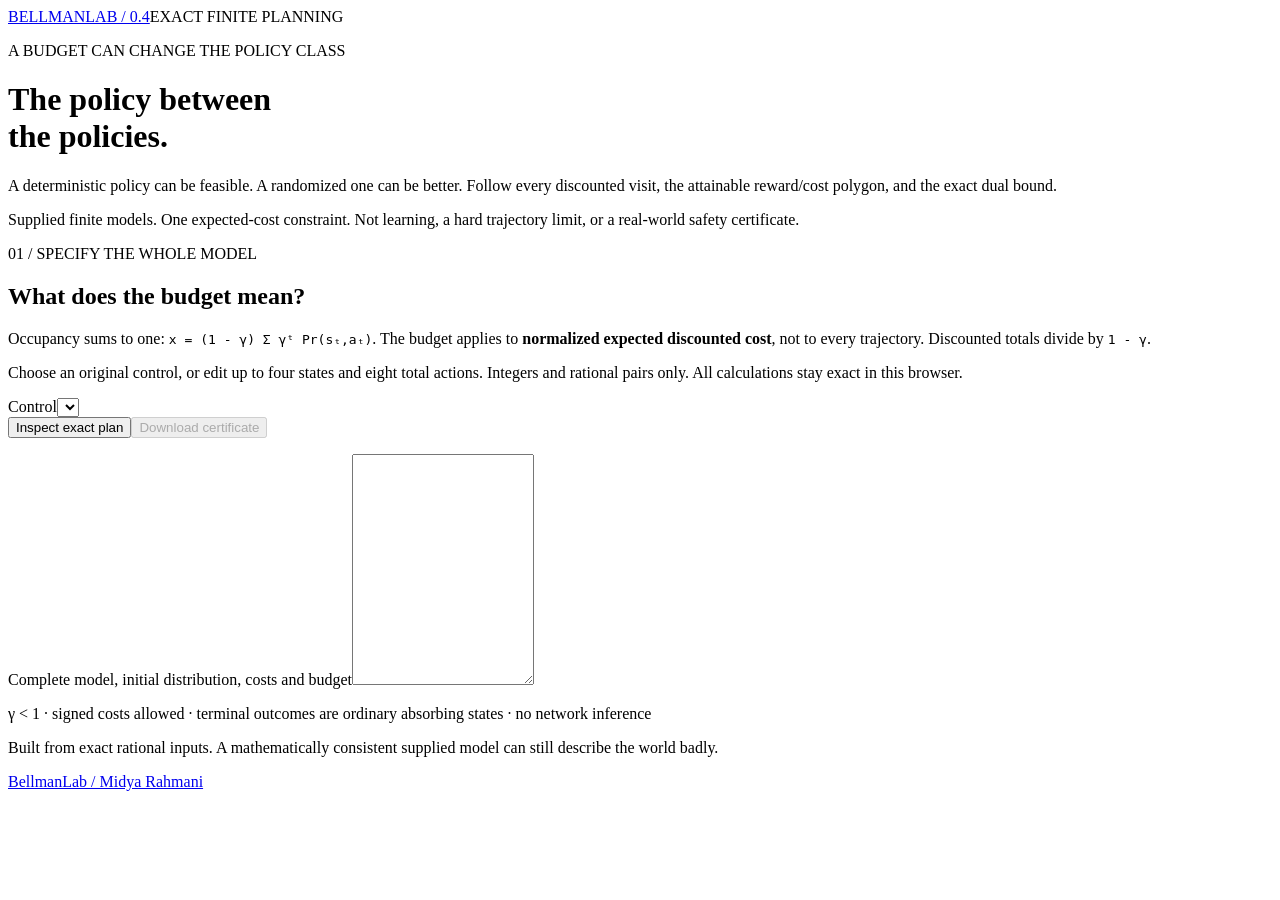
==== docs/index.html @ 19806ed8 "BellmanLab: add docs/index.html [skip ci]" ====
<!doctype html><html lang="en"><head><meta charset="utf-8"><meta name="viewport" content="width=device-width,initial-scale=1"><title>BellmanLab | The policy between the policies</title><link rel="stylesheet" href="occupancy.css"></head><body>
<header><div class="wrap"><nav><a href="https://github.com/midya8/bellmanlab">BELLMANLAB / 0.4</a><span>EXACT FINITE PLANNING</span></nav><p class="eyebrow">A BUDGET CAN CHANGE THE POLICY CLASS</p><h1>The policy between<br>the policies.</h1><p class="lede">A deterministic policy can be feasible. A randomized one can be better. Follow every discounted visit, the attainable reward/cost polygon, and the exact dual bound.</p><p class="notice">Supplied finite models. One expected-cost constraint. Not learning, a hard trajectory limit, or a real-world safety certificate.</p></div></header>
<main class="wrap"><section class="input-card"><div><p class="eyebrow">01 / SPECIFY THE WHOLE MODEL</p><h2>What does the budget mean?</h2><p>Occupancy sums to one: <code>x = (1 - γ) Σ γᵗ Pr(sₜ,aₜ)</code>. The budget applies to <strong>normalized expected discounted cost</strong>, not to every trajectory. Discounted totals divide by <code>1 - γ</code>.</p><p>Choose an original control, or edit up to four states and eight total actions. Integers and rational pairs only. All calculations stay exact in this browser.</p><label for="control">Control</label><select id="control"></select><div class="buttons"><button id="run">Inspect exact plan</button><button id="download" disabled>Download certificate</button></div><p id="error" role="alert"></p></div><div><label for="input">Complete model, initial distribution, costs and budget</label><textarea id="input" rows="15" spellcheck="false"></textarea><p class="small">γ &lt; 1 · signed costs allowed · terminal outcomes are ordinary absorbing states · no network inference</p></div></section>
<div id="output" hidden><section class="stats" aria-label="Planning summary"><article><span>Budget feasible?</span><strong id="feasible"></strong></article><article><span>Best normalized reward</span><strong id="reward"></strong></article><article><span>Best feasible deterministic</span><strong id="deterministic-best"></strong></article><article><span>Randomization gain</span><strong id="gain"></strong></article></section>
<section><p class="eyebrow">02 / THE COMPLETE ACHIEVABLE PROJECTION</p><h2>Every policy point. The space between.</h2><p>The polygon is the <em>cost/reward projection</em>, not the full occupancy polytope. Points inside it may need randomization. All deterministic policies stay in the table, including coincident and interior points. The clipped region keeps cost ≤ budget.</p><div class="graph-box"><svg id="graph" role="img" aria-label="Exact normalized reward and cost frontier" viewBox="0 0 900 480"></svg></div><p class="small">On a narrow screen, scroll the graph and tables sideways to see every point and column.</p><p class="legend"><span class="blue">●</span> deterministic projection · <span class="green">■</span> feasible projection · <span class="gold">◆</span> chosen optimum · dashed: budget · dotted: supporting dual bound</p><div class="twocol"><div><label for="policy">Inspect a deterministic policy</label><select id="policy"></select><pre id="policy-proof"></pre></div><div><label for="vertex">Inspect a feasible polygon vertex</label><select id="vertex"></select><pre id="vertex-proof"></pre></div></div><div class="scroll"><table><caption>All deterministic policies, in lexicographic action order</caption><thead><tr><th>Policy</th><th>Actions by state</th><th>Normalized cost</th><th>Normalized reward</th><th>Feasible?</th></tr></thead><tbody id="policies"></tbody></table></div></section>
<section><p class="eyebrow">03 / NORMALIZE VISITS, NOT GLOBAL MIXTURE WEIGHTS</p><h2 id="policy-heading">One mixture. Different local probabilities.</h2><p>For an occupied state, <code>π(a|s) = x(s,a) / Σₐ x(s,a)</code>. Mixing policies at the start of an episode is not the same as averaging their action probabilities in each state. A zero-mass state's first-action fallback is arbitrary and visibly labeled.</p><pre id="selection-proof"></pre><div class="scroll"><table><caption>Chosen optimum: every state/action occupancy and extracted policy</caption><thead><tr><th>State</th><th>Action</th><th>Occupancy x</th><th>State mass d</th><th>π(a|s)</th><th>Replayed x</th></tr></thead><tbody id="occupancy"></tbody></table></div><div class="scroll"><table><caption>Chosen optimum: exact flow conservation at every state</caption><thead><tr><th>State</th><th>(1 - γ) μ</th><th>Discounted incoming</th><th>Outgoing mass</th><th>Residual</th></tr></thead><tbody id="balances"></tbody></table></div><pre id="scale-proof"></pre></section>
<section><p class="eyebrow">04 / A BOUND, NOT A SOFT PENALTY GUESS</p><h2 id="dual-heading">Feasible plan. Matching upper bound.</h2><p>Every action must satisfy <code>v(s) ≥ r(s,a) - λ c(s,a) + γ P(s,a)·v</code>, with λ ≥ 0. Then <code>λ B + (1 - γ) μ·v</code> bounds every feasible return. A zero exact gap proves optimality for this supplied model. A tied Lagrange optimum still needs a feasible primal mixture.</p><pre id="dual-proof"></pre><div class="scroll"><table><caption>Chosen optimum: every dual action inequality and complementarity product</caption><thead><tr><th>State</th><th>Action</th><th>Inequality slack</th><th>x × slack</th></tr></thead><tbody id="slacks"></tbody></table></div><h3>Independent minimum-cost lower bound</h3><p>The cost-value vector satisfies <code>u(s) ≤ c(s,a) + γ P(s,a)·u</code> for every action. Its normalized initial value is attainable and bounds every policy from below. If it exceeds the budget, no policy is feasible.</p><pre id="minimum-proof"></pre><div class="scroll"><table><caption>Every minimum-cost Bellman inequality</caption><thead><tr><th>State</th><th>Action</th><th>Cost inequality slack</th></tr></thead><tbody id="minimum-slacks"></tbody></table></div></section>
<section><p class="eyebrow">05 / REPLAY THE EVIDENCE</p><h2>One report. Separate checks.</h2><p>Python constructs the finite deterministic-return hull and clips it. Its separate determinant and supporting-line checker reconstructs the report without generator helpers. The browser has its own BigInt engine. An additional exact flow-LP vertex oracle and actual SciPy/HiGHS runs check the optimum independently. Shared schema and classical theory are not independent theorem proofs.</p><details><summary>Complete exact certificate JSON</summary><textarea id="report" readonly rows="12" aria-label="Complete certificate JSON"></textarea></details><p class="small">Bounds: four states, eight total actions, at most eighteen deterministic policies. Enumeration is deliberately tiny, not a scalable optimizer. No robust uncertainty set is combined with this budget. Earlier ordinary and rectangular robust APIs remain separate and unchanged.</p><p><a href="https://github.com/midya8/bellmanlab/blob/main/OCCUPANCY.md">Contract, derivation and source ledger</a> · <a href="https://github.com/midya8/bellmanlab">Source and reproduction</a></p></section></div>
<footer><p>Built from exact rational inputs. A mathematically consistent supplied model can still describe the world badly.</p><a href="https://github.com/midya8/bellmanlab">BellmanLab / Midya Rahmani</a></footer></main><script src="occupancy-engine.js"></script><script src="occupancy-app.js"></script></body></html>
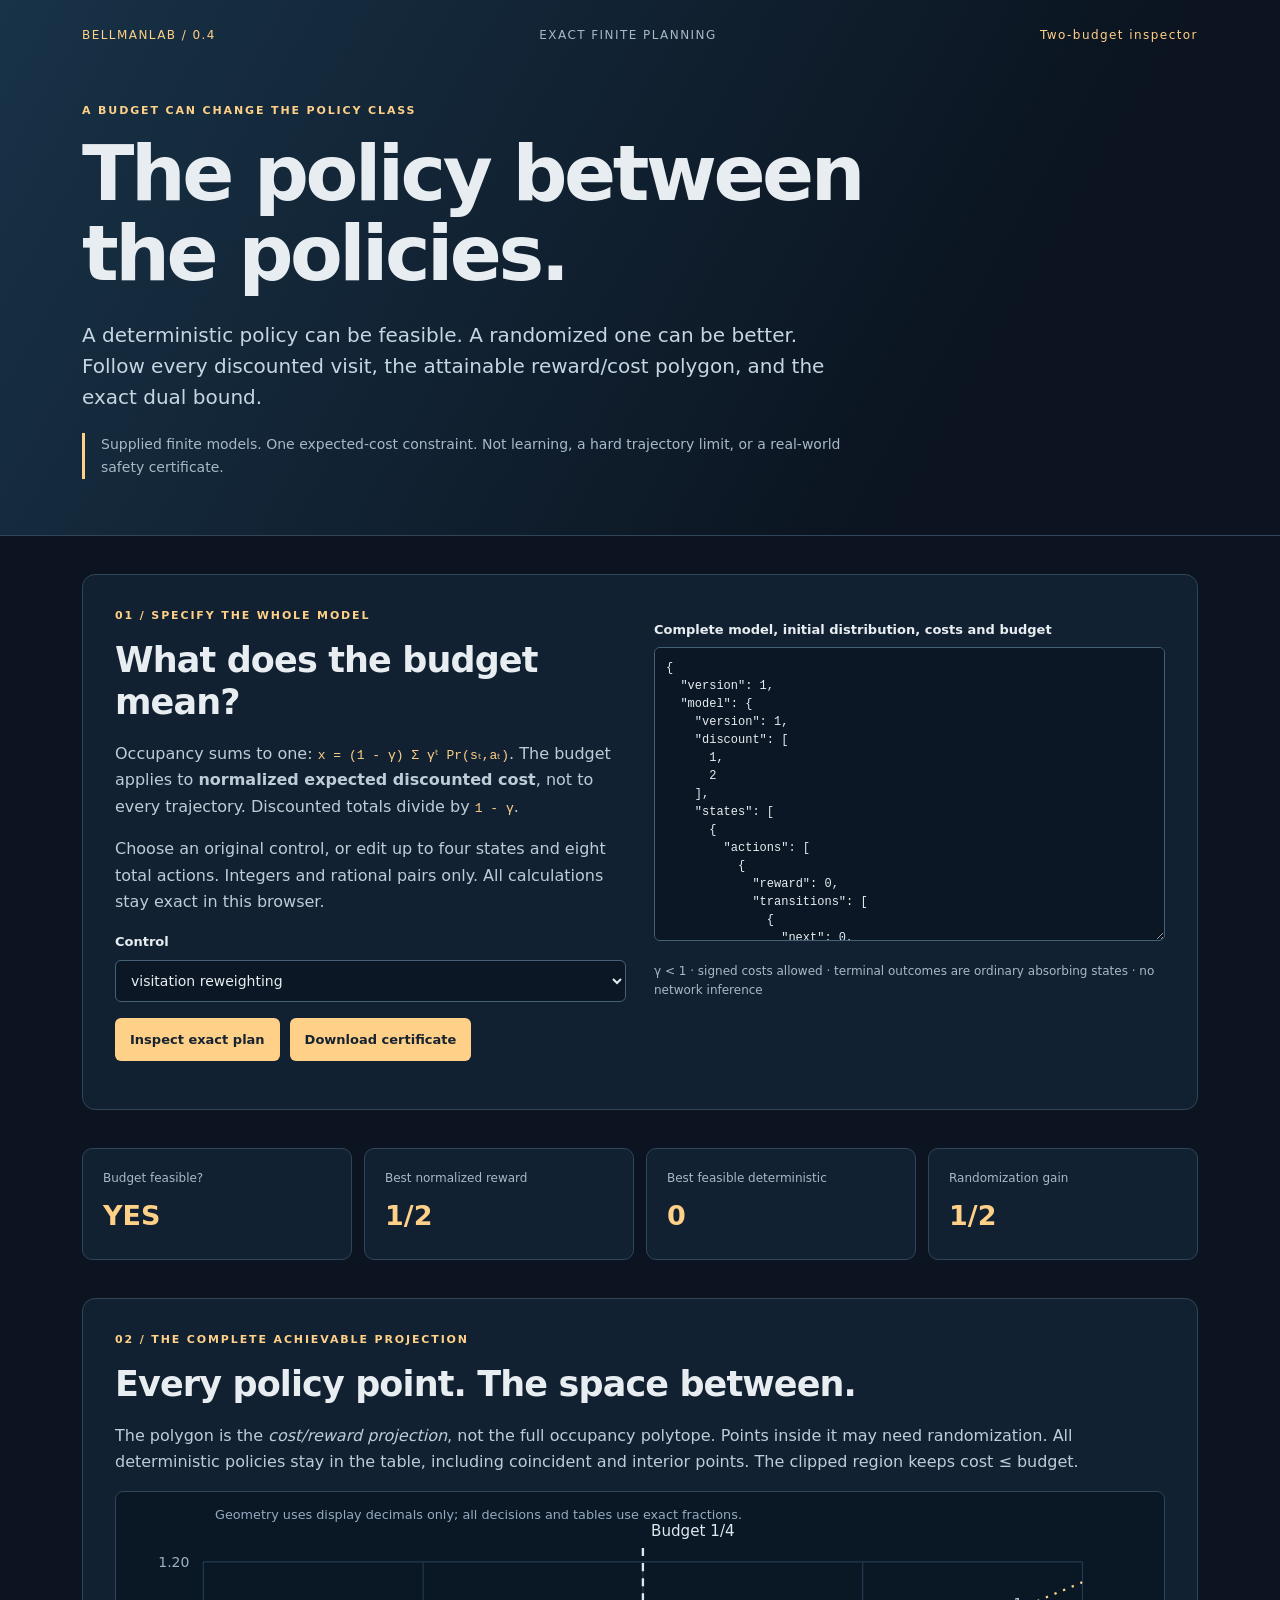
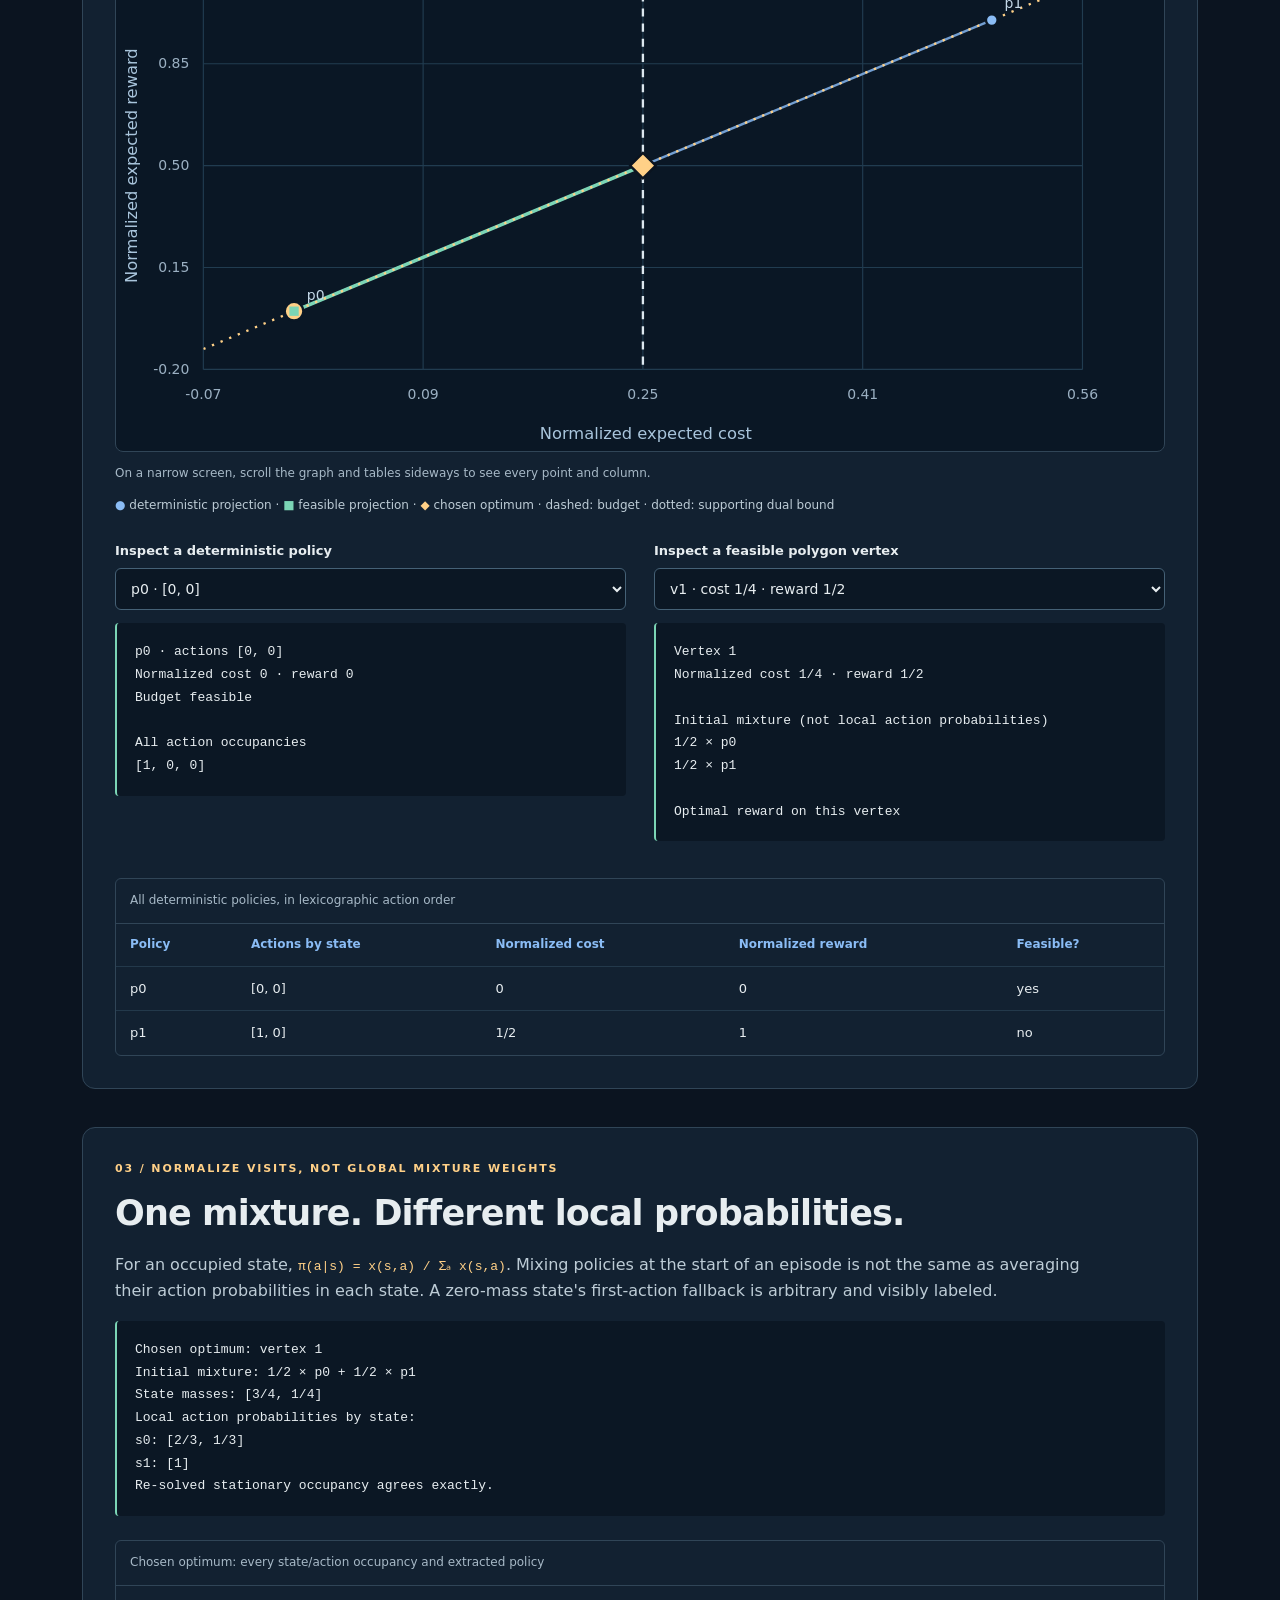
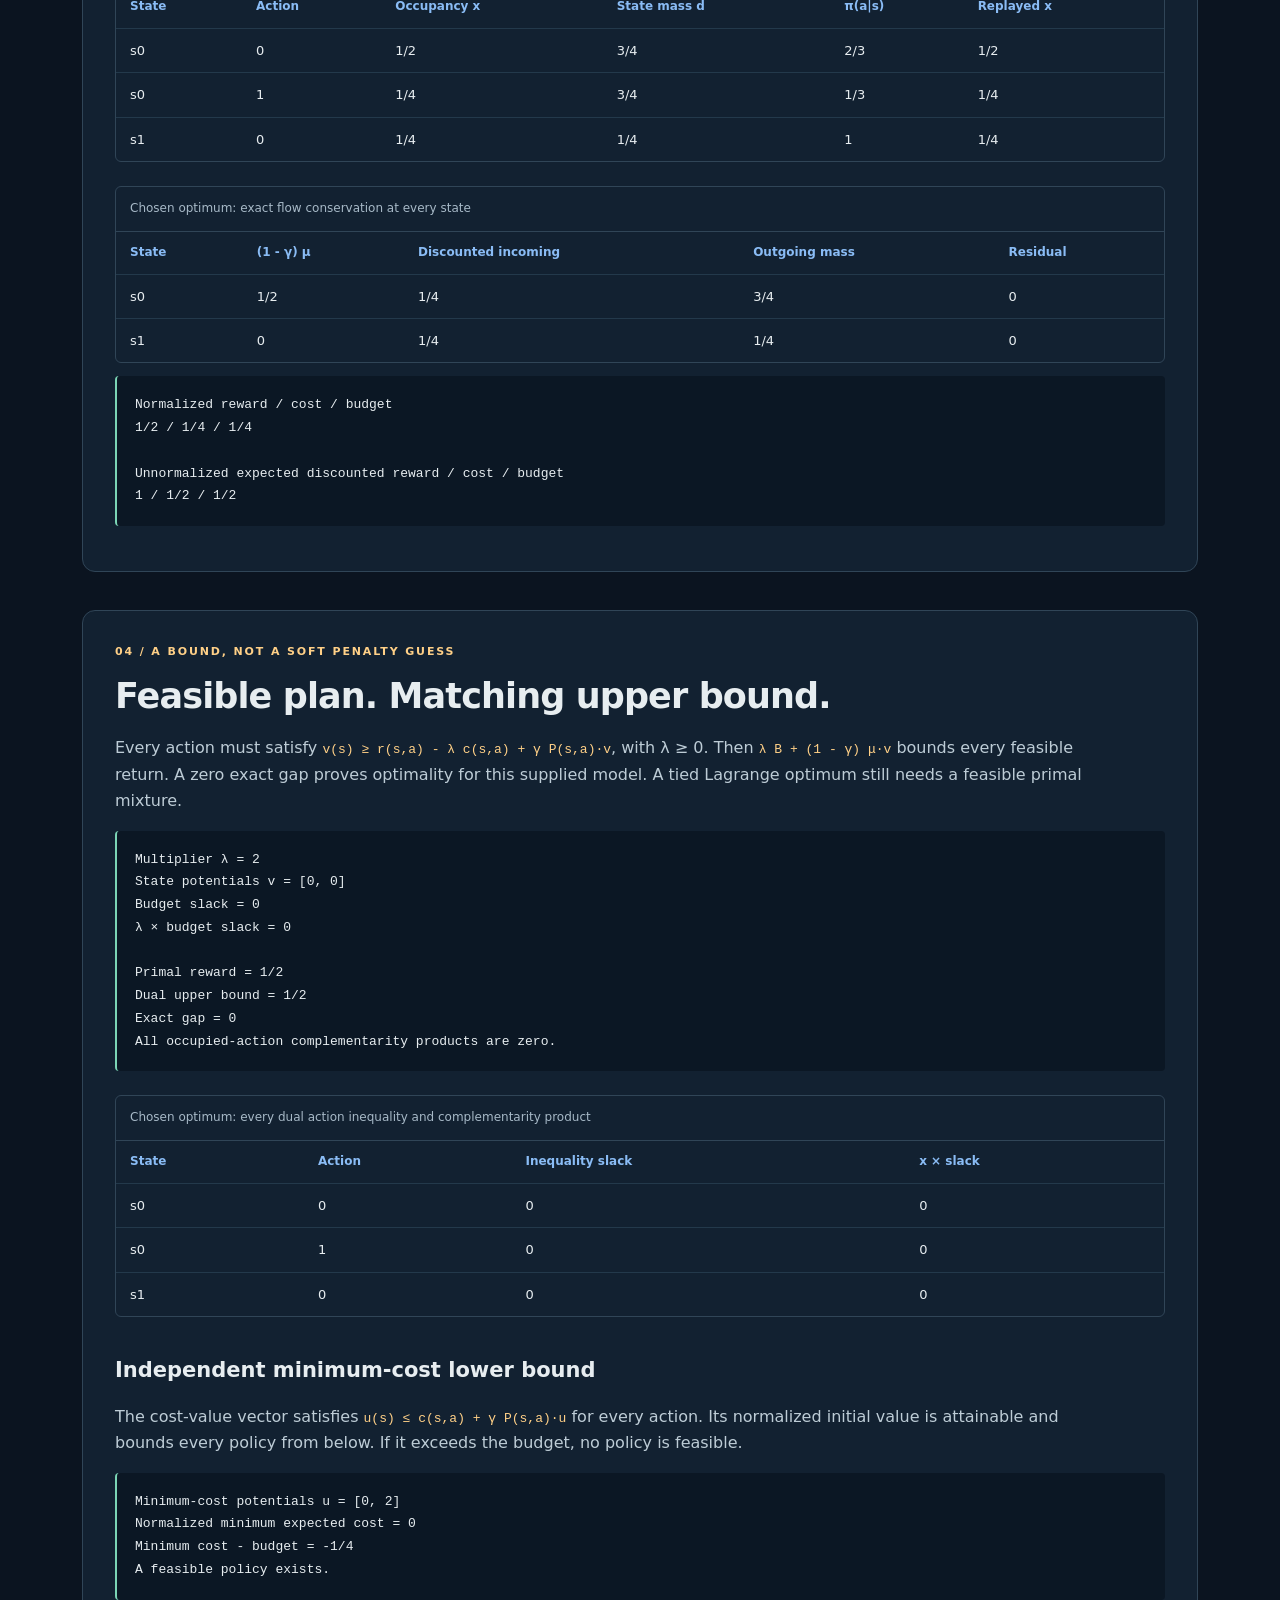
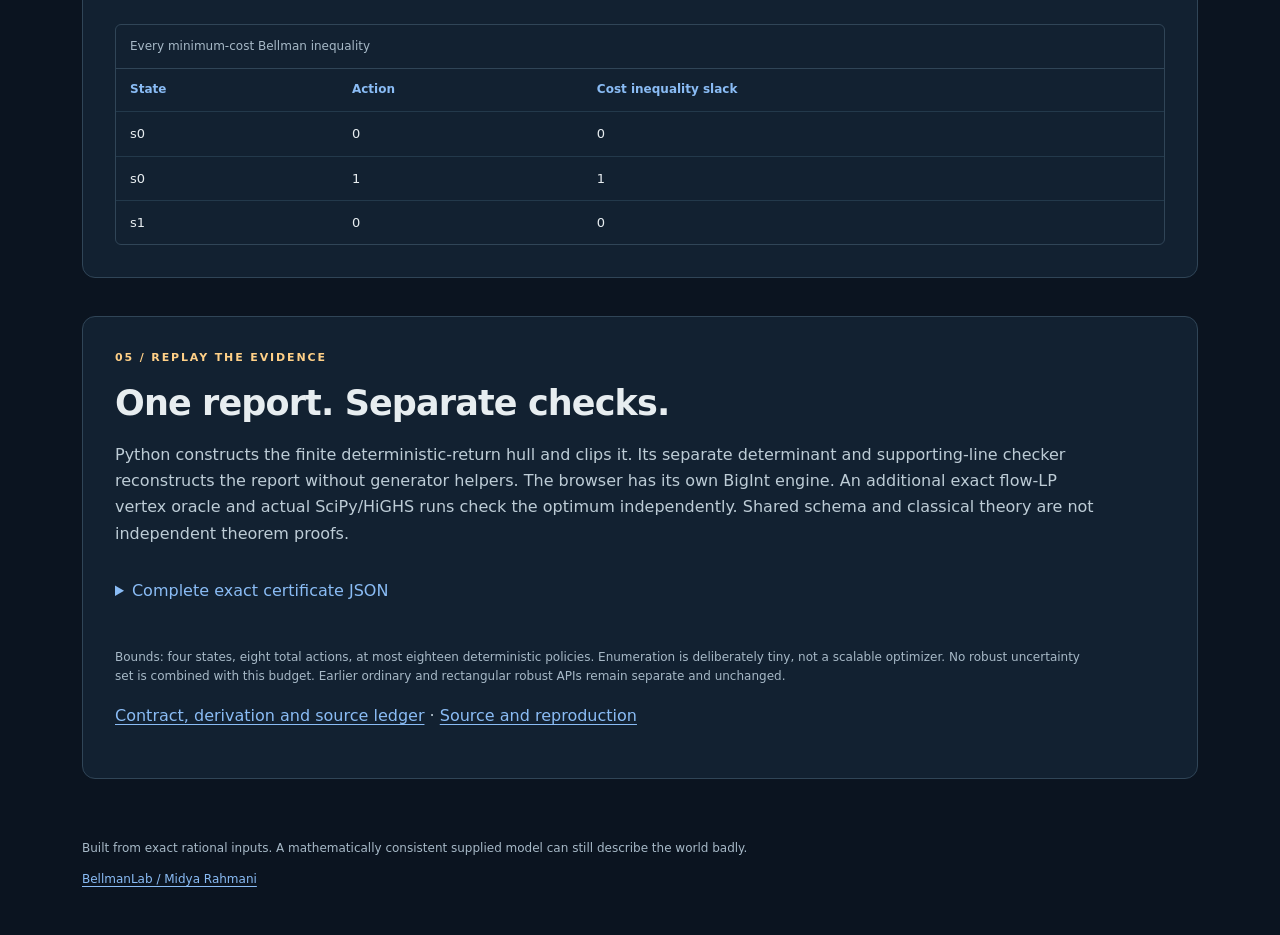
==== commit c893ea2f: "BellmanLab: add exact coupled budgets docs/index.html" ====
--- a/docs/index.html
+++ b/docs/index.html
@@ -1,5 +1,5 @@
 <!doctype html><html lang="en"><head><meta charset="utf-8"><meta name="viewport" content="width=device-width,initial-scale=1"><title>BellmanLab | The policy between the policies</title><link rel="stylesheet" href="occupancy.css"></head><body>
-<header><div class="wrap"><nav><a href="https://github.com/midya8/bellmanlab">BELLMANLAB / 0.4</a><span>EXACT FINITE PLANNING</span></nav><p class="eyebrow">A BUDGET CAN CHANGE THE POLICY CLASS</p><h1>The policy between<br>the policies.</h1><p class="lede">A deterministic policy can be feasible. A randomized one can be better. Follow every discounted visit, the attainable reward/cost polygon, and the exact dual bound.</p><p class="notice">Supplied finite models. One expected-cost constraint. Not learning, a hard trajectory limit, or a real-world safety certificate.</p></div></header>
+<header><div class="wrap"><nav><a href="https://github.com/midya8/bellmanlab">BELLMANLAB / 0.4</a><span>EXACT FINITE PLANNING</span><a href="coupled.html">Two-budget inspector</a></nav><p class="eyebrow">A BUDGET CAN CHANGE THE POLICY CLASS</p><h1>The policy between<br>the policies.</h1><p class="lede">A deterministic policy can be feasible. A randomized one can be better. Follow every discounted visit, the attainable reward/cost polygon, and the exact dual bound.</p><p class="notice">Supplied finite models. One expected-cost constraint. Not learning, a hard trajectory limit, or a real-world safety certificate.</p></div></header>
 <main class="wrap"><section class="input-card"><div><p class="eyebrow">01 / SPECIFY THE WHOLE MODEL</p><h2>What does the budget mean?</h2><p>Occupancy sums to one: <code>x = (1 - γ) Σ γᵗ Pr(sₜ,aₜ)</code>. The budget applies to <strong>normalized expected discounted cost</strong>, not to every trajectory. Discounted totals divide by <code>1 - γ</code>.</p><p>Choose an original control, or edit up to four states and eight total actions. Integers and rational pairs only. All calculations stay exact in this browser.</p><label for="control">Control</label><select id="control"></select><div class="buttons"><button id="run">Inspect exact plan</button><button id="download" disabled>Download certificate</button></div><p id="error" role="alert"></p></div><div><label for="input">Complete model, initial distribution, costs and budget</label><textarea id="input" rows="15" spellcheck="false"></textarea><p class="small">γ &lt; 1 · signed costs allowed · terminal outcomes are ordinary absorbing states · no network inference</p></div></section>
 <div id="output" hidden><section class="stats" aria-label="Planning summary"><article><span>Budget feasible?</span><strong id="feasible"></strong></article><article><span>Best normalized reward</span><strong id="reward"></strong></article><article><span>Best feasible deterministic</span><strong id="deterministic-best"></strong></article><article><span>Randomization gain</span><strong id="gain"></strong></article></section>
 <section><p class="eyebrow">02 / THE COMPLETE ACHIEVABLE PROJECTION</p><h2>Every policy point. The space between.</h2><p>The polygon is the <em>cost/reward projection</em>, not the full occupancy polytope. Points inside it may need randomization. All deterministic policies stay in the table, including coincident and interior points. The clipped region keeps cost ≤ budget.</p><div class="graph-box"><svg id="graph" role="img" aria-label="Exact normalized reward and cost frontier" viewBox="0 0 900 480"></svg></div><p class="small">On a narrow screen, scroll the graph and tables sideways to see every point and column.</p><p class="legend"><span class="blue">●</span> deterministic projection · <span class="green">■</span> feasible projection · <span class="gold">◆</span> chosen optimum · dashed: budget · dotted: supporting dual bound</p><div class="twocol"><div><label for="policy">Inspect a deterministic policy</label><select id="policy"></select><pre id="policy-proof"></pre></div><div><label for="vertex">Inspect a feasible polygon vertex</label><select id="vertex"></select><pre id="vertex-proof"></pre></div></div><div class="scroll"><table><caption>All deterministic policies, in lexicographic action order</caption><thead><tr><th>Policy</th><th>Actions by state</th><th>Normalized cost</th><th>Normalized reward</th><th>Feasible?</th></tr></thead><tbody id="policies"></tbody></table></div></section>
--- a/docs/occupancy.css
+++ b/docs/occupancy.css
@@ -0,0 +1 @@
+:root{color-scheme:dark;--bg:#0b1420;--card:#122131;--ink:#e7edf0;--muted:#a7b9c7;--line:#304557;--gold:#ffd087;--green:#7bd5b5;--blue:#8abcf5}*{box-sizing:border-box}body{margin:0;background:var(--bg);color:var(--ink);font:16px/1.65 system-ui,-apple-system,BlinkMacSystemFont,"Segoe UI",sans-serif}.wrap{max-width:1180px;margin:auto;padding:0 32px}header{background:linear-gradient(120deg,#183247,#0b1420 75%);border-bottom:1px solid var(--line);padding:26px 0 42px}nav{display:flex;justify-content:space-between;gap:18px;font-size:12px;letter-spacing:.12em;margin-bottom:56px}a{color:var(--blue);text-underline-offset:3px}nav a{color:var(--gold);text-decoration:none}nav span{color:var(--muted)}.eyebrow{font-size:11px;letter-spacing:.17em;color:var(--gold);font-weight:700;margin:0 0 14px}h1{font-size:clamp(40px,6vw,78px);line-height:1.04;letter-spacing:-.045em;max-width:900px;margin:0 0 26px}h2{font-size:clamp(24px,3vw,35px);line-height:1.2;letter-spacing:-.025em;margin:0 0 18px}h3{font-size:21px;margin:36px 0 12px}.lede{font-size:20px;line-height:1.55;max-width:780px;color:#c5d6e2}.notice{border-left:3px solid var(--gold);padding-left:16px;color:var(--muted);max-width:800px;font-size:14px}section{margin:38px 0;padding:32px;background:var(--card);border:1px solid var(--line);border-radius:13px}section p{max-width:980px;color:#bdccd6}.input-card,.twocol{display:grid;grid-template-columns:1fr 1fr;gap:28px}.stats{display:grid;grid-template-columns:repeat(4,1fr);gap:12px;padding:0;border:0;background:none}.stats article{border:1px solid var(--line);background:var(--card);border-radius:10px;padding:20px;min-width:0}.stats span{display:block;font-size:12px;color:var(--muted)}.stats strong{display:block;color:var(--gold);font-size:27px;margin-top:5px;overflow-wrap:anywhere}.stats strong.bad{color:#ffadac}label{display:block;font-weight:600;font-size:13px;margin:12px 0 7px}select,textarea,button{font:inherit}select,textarea{width:100%;max-width:100%;border:1px solid #456176;background:#0b1724;color:var(--ink);border-radius:6px;padding:11px}textarea{font:12px/1.5 ui-monospace,SFMono-Regular,Consolas,monospace;resize:vertical;tab-size:2}select{font-size:14px}button{background:var(--gold);color:#172331;padding:11px 15px;border:0;border-radius:6px;cursor:pointer;font-weight:700;font-size:13px}button:disabled{opacity:.4;cursor:default}.buttons{display:flex;flex-wrap:wrap;gap:10px;margin-top:16px}.small{font-size:12px;color:var(--muted)}code{font:13px ui-monospace,SFMono-Regular,Consolas,monospace;color:var(--gold);overflow-wrap:anywhere}pre{white-space:pre-wrap;overflow-wrap:anywhere;font:13px/1.75 ui-monospace,SFMono-Regular,Consolas,monospace;background:#0b1724;border-left:2px solid var(--green);padding:18px;border-radius:4px;min-width:0}.scroll{overflow:auto;margin:24px 0 0;max-width:100%;border:1px solid var(--line);border-radius:6px}table{width:100%;border-collapse:collapse;white-space:nowrap;font-size:13px}caption{text-align:left;padding:12px 14px;white-space:normal;font-size:12px;color:var(--muted);border-bottom:1px solid var(--line)}th,td{text-align:left;padding:11px 14px;border-bottom:1px solid #23394b}th{color:var(--blue);font-size:12px}tbody tr:last-child td{border:0}.graph-box{background:#0a1725;border:1px solid var(--line);border-radius:8px;overflow:auto}.graph-box svg{display:block;width:100%;min-width:540px;height:auto}.legend{font-size:12px}.blue{color:var(--blue)}.green{color:var(--green)}.gold{color:var(--gold)}#error{color:#ffadac;margin-bottom:0}details{padding:15px 0}summary{cursor:pointer;color:var(--blue);margin-bottom:16px}footer{padding:10px 0 45px;color:var(--muted);font-size:12px}button:focus-visible,select:focus-visible,a:focus-visible,textarea:focus-visible{outline:2px solid var(--blue);outline-offset:3px}[hidden]{display:none!important}@media(max-width:750px){.wrap{padding:0 18px}header{padding-top:18px}nav{margin-bottom:38px;font-size:10px}nav span{max-width:110px;text-align:right}section{padding:21px;margin:24px 0}.input-card,.twocol{grid-template-columns:1fr;gap:12px}.stats{grid-template-columns:1fr 1fr;gap:10px}.stats article{padding:14px}.stats strong{font-size:23px}.stats span{font-size:11px}.lede{font-size:17px}pre{font-size:12px;padding:13px}h1{font-size:45px}.graph-box svg{min-width:540px}}@media(max-width:360px){.wrap{padding:0 12px}section{padding:16px}.stats strong{font-size:20px}h1{font-size:39px}.buttons{flex-direction:column}button{width:100%}}
